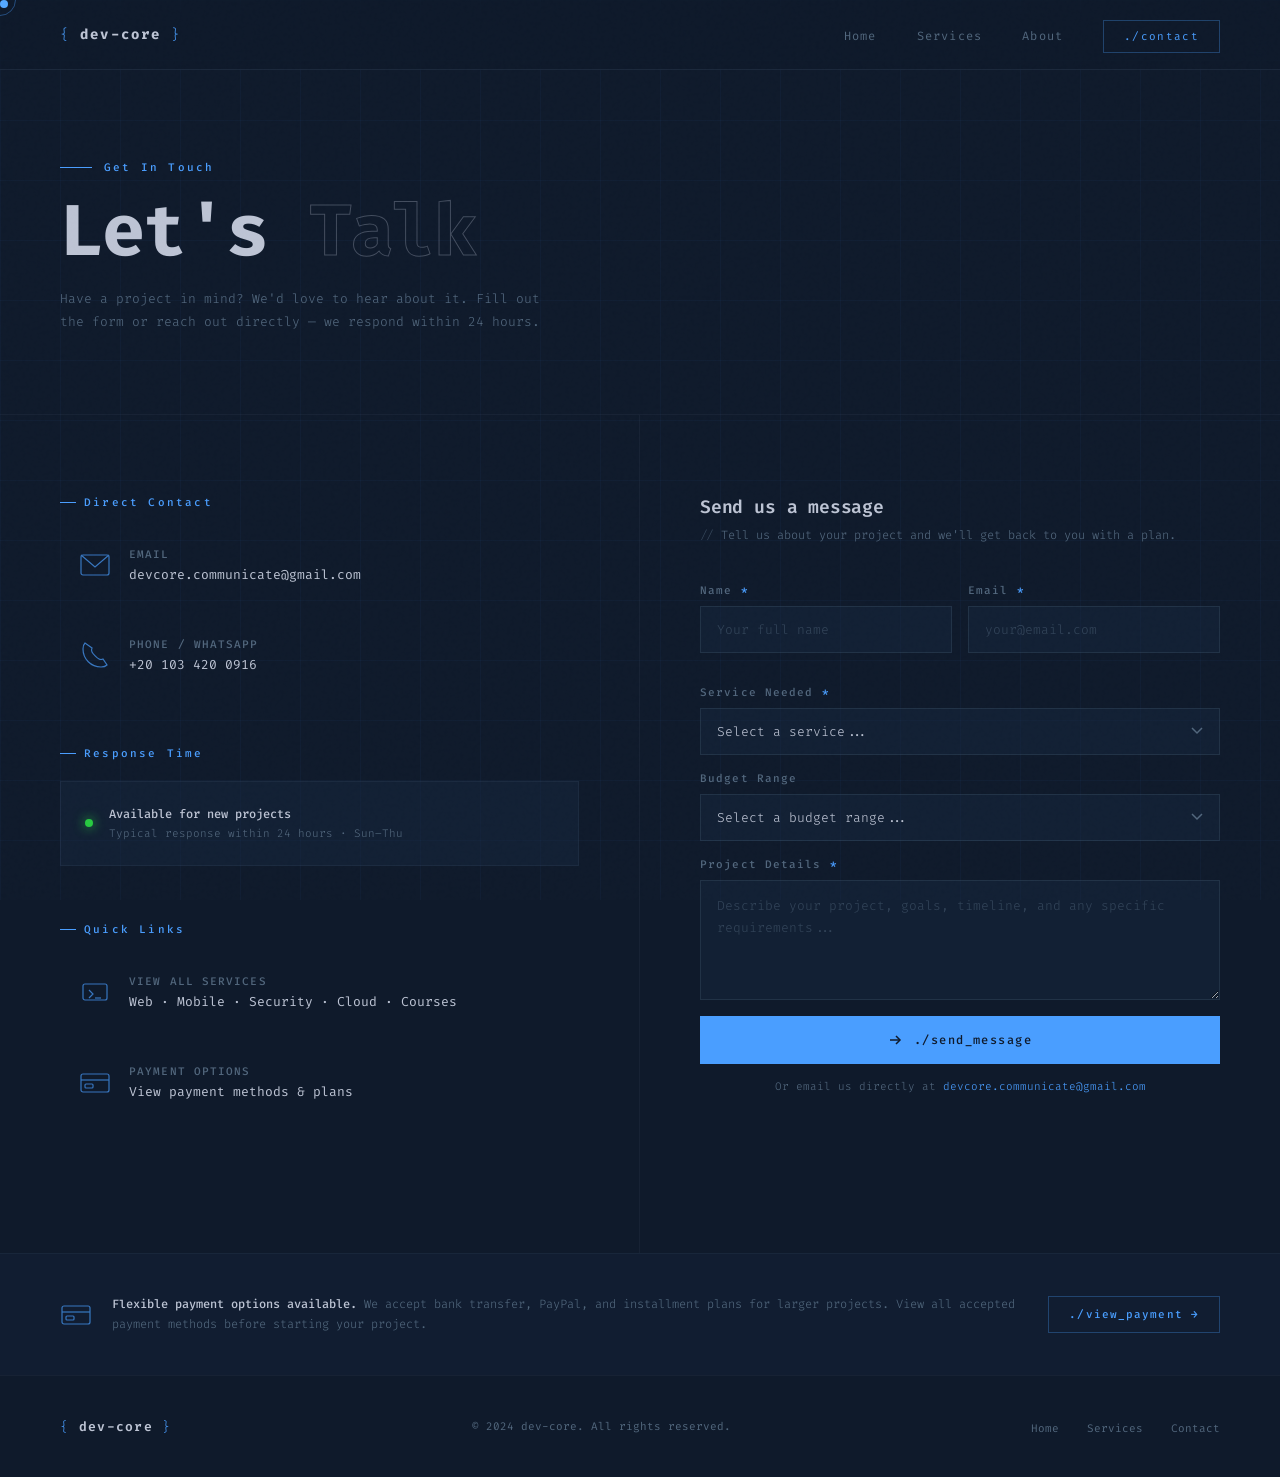
==== contact.html @ 71f9819c "Add files via upload" ====
<!DOCTYPE html>
<html lang="en">
<head>
    <meta charset="UTF-8">
    <meta name="viewport" content="width=device-width, initial-scale=1.0">
    <title>Contact — DEVCORE</title>
    <link rel="preconnect" href="https://fonts.googleapis.com">
    <link rel="preconnect" href="https://fonts.gstatic.com" crossorigin>
    <link href="https://fonts.googleapis.com/css2?family=Fira+Code:wght@300;400;500;600;700&display=swap" rel="stylesheet">
    <style>
        :root{--deep-navy:#0f1a2b;--navy:#1c2e4a;--steel:#52677d;--mist:#bdc4d4;--sand:#d1cfc9;--accent:#4a9eff;--accent-glow:rgba(74,158,255,0.15)}
        *,*::before,*::after{box-sizing:border-box;margin:0;padding:0}
        html{scroll-behavior:smooth}
        body{font-family:'Fira Code',monospace;background:var(--deep-navy);color:var(--sand);overflow-x:hidden;cursor:none}
        .cursor{width:8px;height:8px;background:var(--accent);border-radius:50%;position:fixed;pointer-events:none;z-index:9999;mix-blend-mode:screen}
        .cursor-ring{width:32px;height:32px;border:1px solid rgba(74,158,255,.4);border-radius:50%;position:fixed;pointer-events:none;z-index:9998;transition:width .2s,height .2s,border-color .2s}
        ::-webkit-scrollbar{width:4px}::-webkit-scrollbar-track{background:var(--deep-navy)}::-webkit-scrollbar-thumb{background:var(--steel)}
        body::before{content:'';position:fixed;inset:0;background-image:url("data:image/svg+xml,%3Csvg viewBox='0 0 256 256' xmlns='http://www.w3.org/2000/svg'%3E%3Cfilter id='n'%3E%3CfeTurbulence type='fractalNoise' baseFrequency='0.9' numOctaves='4' stitchTiles='stitch'/%3E%3C/filter%3E%3Crect width='100%25' height='100%25' filter='url(%23n)' opacity='0.04'/%3E%3C/svg%3E");pointer-events:none;z-index:1000;opacity:.4}
        .grid-bg{position:fixed;inset:0;background-image:linear-gradient(rgba(74,158,255,.04) 1px,transparent 1px),linear-gradient(90deg,rgba(74,158,255,.04) 1px,transparent 1px);background-size:60px 60px;pointer-events:none;z-index:0}

        nav{position:fixed;top:0;left:0;right:0;z-index:100;padding:24px 60px;display:flex;align-items:center;justify-content:space-between;border-bottom:1px solid rgba(82,103,125,.2);backdrop-filter:blur(12px);background:rgba(15,26,43,.7);transition:padding .3s}
        .nav-logo{font-size:14px;font-weight:700;letter-spacing:.15em;color:var(--mist);text-decoration:none}
        .b{color:var(--accent);font-weight:300}
        .nav-links{display:flex;list-style:none;gap:40px;align-items:center}
        .nav-links a{font-size:12px;letter-spacing:.1em;color:var(--steel);text-decoration:none;position:relative;transition:color .2s}
        .nav-links a::before{content:'//';position:absolute;left:-18px;color:var(--accent);opacity:0;transition:opacity .2s;font-size:11px}
        .nav-links a:hover{color:var(--mist)}
        .nav-links a:hover::before{opacity:1}
        .nav-links a.active{color:var(--accent)}
        .nav-cta{font-size:11px!important;color:var(--accent)!important;border:1px solid rgba(74,158,255,.3)!important;padding:8px 20px!important;letter-spacing:.12em!important;transition:background .2s!important}
        .nav-cta:hover{background:var(--accent-glow)!important}
        .nav-cta::before{display:none!important}

        .page-hero{position:relative;z-index:1;padding:160px 60px 80px;border-bottom:1px solid rgba(82,103,125,.12)}
        .page-tag{font-size:11px;font-weight:500;color:var(--accent);letter-spacing:.2em;margin-bottom:20px;display:flex;align-items:center;gap:12px}
        .page-tag::before{content:'';width:32px;height:1px;background:var(--accent)}
        .page-title{font-size:clamp(36px,6vw,72px);font-weight:700;color:var(--mist);letter-spacing:-.02em;line-height:1;margin-bottom:20px}
        .page-title span{color:transparent;-webkit-text-stroke:1px rgba(189,196,212,.3)}
        .page-subtitle{font-size:13px;font-weight:300;color:var(--steel);line-height:1.8;max-width:480px}

        /* Contact layout */
        .contact-wrap{position:relative;z-index:1;display:grid;grid-template-columns:1fr 1fr;min-height:calc(100vh - 340px)}

        /* Left — info */
        .contact-info{padding:80px 60px;border-right:1px solid rgba(82,103,125,.12)}
        .info-section{margin-bottom:56px}
        .info-label{font-size:11px;font-weight:500;color:var(--accent);letter-spacing:.2em;margin-bottom:20px;display:flex;align-items:center;gap:8px}
        .info-label::before{content:'';width:16px;height:1px;background:var(--accent)}

        .info-item{display:flex;align-items:flex-start;gap:16px;margin-bottom:20px;cursor:none;padding:16px;border:1px solid transparent;transition:border-color .2s,background .2s;text-decoration:none}
        .info-item:hover{border-color:rgba(74,158,255,.2);background:rgba(28,46,74,.3)}
        .info-icon{width:36px;height:36px;color:var(--accent);opacity:.7;flex-shrink:0}
        .info-content{display:flex;flex-direction:column;gap:4px}
        .info-title{font-size:11px;font-weight:500;color:var(--steel);letter-spacing:.1em}
        .info-value{font-size:13px;font-weight:400;color:var(--mist)}

        .availability{background:rgba(28,46,74,.3);border:1px solid rgba(82,103,125,.15);padding:24px;display:flex;align-items:center;gap:16px}
        .avail-dot{width:8px;height:8px;background:#28ca41;border-radius:50%;flex-shrink:0;box-shadow:0 0 12px #28ca41;animation:avail-pulse 2s ease-in-out infinite}
        @keyframes avail-pulse{0%,100%{box-shadow:0 0 12px #28ca41}50%{box-shadow:0 0 24px #28ca41,0 0 40px rgba(40,202,65,.3)}}
        .avail-text h4{font-size:12px;font-weight:500;color:var(--mist);margin-bottom:4px}
        .avail-text p{font-size:11px;font-weight:300;color:var(--steel)}

        /* Right — form */
        .contact-form{padding:80px 60px}
        .form-header{margin-bottom:40px}
        .form-header h3{font-size:18px;font-weight:600;color:var(--mist);letter-spacing:-.01em;margin-bottom:8px}
        .form-header p{font-size:12px;font-weight:300;color:var(--steel)}

        .form-row{display:grid;grid-template-columns:1fr 1fr;gap:16px;margin-bottom:16px}
        .form-group{display:flex;flex-direction:column;gap:8px;margin-bottom:16px}
        .form-group label{font-size:11px;font-weight:500;color:var(--steel);letter-spacing:.1em}
        .form-group label span{color:var(--accent)}

        .form-input,.form-select,.form-textarea{font-family:'Fira Code',monospace;font-size:13px;font-weight:300;color:var(--mist);background:rgba(28,46,74,.3);border:1px solid rgba(82,103,125,.25);padding:14px 16px;width:100%;outline:none;transition:border-color .2s,background .2s;cursor:none}
        .form-input::placeholder,.form-textarea::placeholder{color:rgba(82,103,125,.5)}
        .form-input:focus,.form-select:focus,.form-textarea:focus{border-color:var(--accent);background:rgba(28,46,74,.5)}
        .form-select{appearance:none;background-image:url("data:image/svg+xml,%3Csvg xmlns='http://www.w3.org/2000/svg' width='12' height='8' viewBox='0 0 12 8'%3E%3Cpath d='M1 1L6 6L11 1' stroke='%2352677d' stroke-width='1.5' fill='none'/%3E%3C/svg%3E");background-repeat:no-repeat;background-position:right 16px center;background-color:rgba(28,46,74,.3);cursor:none}
        .form-select option{background:var(--navy);color:var(--mist)}
        .form-textarea{resize:vertical;min-height:120px;line-height:1.7}

        .form-submit{font-family:'Fira Code',monospace;font-size:12px;font-weight:500;letter-spacing:.12em;color:var(--deep-navy);background:var(--accent);border:none;padding:16px 36px;cursor:none;width:100%;transition:box-shadow .2s,transform .2s;display:flex;align-items:center;justify-content:center;gap:10px;margin-top:8px}
        .form-submit:hover{transform:translateY(-2px);box-shadow:0 8px 32px rgba(74,158,255,.4)}
        .form-submit svg{width:16px;height:16px}

        .form-note{font-size:11px;font-weight:300;color:var(--steel);text-align:center;margin-top:14px;line-height:1.6}
        .form-note a{color:var(--accent);text-decoration:none}

        /* Payment CTA */
        .payment-strip{position:relative;z-index:1;background:rgba(28,46,74,.2);border-top:1px solid rgba(82,103,125,.12);padding:40px 60px;display:flex;align-items:center;gap:20px}
        .payment-strip svg{width:32px;height:32px;color:var(--accent);opacity:.7;flex-shrink:0}
        .payment-strip p{font-size:12px;font-weight:300;color:var(--steel);line-height:1.7}
        .payment-strip p strong{color:var(--mist);font-weight:500}
        .payment-strip a{font-size:11px;font-weight:500;color:var(--accent);letter-spacing:.1em;text-decoration:none;border:1px solid rgba(74,158,255,.3);padding:10px 20px;margin-left:auto;flex-shrink:0;transition:background .2s,border-color .2s}
        .payment-strip a:hover{background:var(--accent-glow);border-color:var(--accent)}

        footer{position:relative;z-index:1;padding:40px 60px;border-top:1px solid rgba(82,103,125,.12);display:flex;align-items:center;justify-content:space-between}
        .footer-logo{font-size:13px;font-weight:600;color:var(--mist);letter-spacing:.1em}
        .footer-copy{font-size:11px;color:var(--steel)}
        .footer-links{display:flex;gap:28px;list-style:none}
        .footer-links a{font-size:11px;color:var(--steel);text-decoration:none;transition:color .2s}
        .footer-links a:hover{color:var(--mist)}

        .reveal{opacity:0;transform:translateY(20px);transition:opacity .7s,transform .7s}
        .reveal.visible{opacity:1;transform:none}

        .success-msg{display:none;background:rgba(40,202,65,.08);border:1px solid rgba(40,202,65,.3);padding:16px 20px;font-size:12px;color:#28ca41;margin-top:16px;text-align:center;letter-spacing:.05em}

        @media(max-width:900px){
            nav{padding:20px 24px}
            .nav-links{display:none}
            .page-hero{padding:120px 24px 60px}
            .contact-wrap{grid-template-columns:1fr}
            .contact-info{padding:48px 24px;border-right:none;border-bottom:1px solid rgba(82,103,125,.12)}
            .contact-form{padding:48px 24px}
            .form-row{grid-template-columns:1fr}
            .payment-strip{flex-direction:column;padding:32px 24px;text-align:center}
            .payment-strip a{margin-left:0}
            footer{padding:32px 24px;flex-direction:column;gap:24px;text-align:center}
        }
    </style>
</head>
<body>

<div class="cursor" id="cursor"></div>
<div class="cursor-ring" id="cursorRing"></div>
<div class="grid-bg"></div>

<nav>
    <a href="index.html" class="nav-logo"><span class="b">{</span> dev-core <span class="b">}</span></a>
    <ul class="nav-links">
        <li><a href="index.html">Home</a></li>
        <li><a href="services.html">Services</a></li>
        <li><a href="index.html#about">About</a></li>
        <li><a href="contact.html" class="nav-cta active">./contact</a></li>
    </ul>
</nav>

<div class="page-hero">
    <div class="page-tag">Get In Touch</div>
    <h1 class="page-title">Let's <span>Talk</span></h1>
    <p class="page-subtitle">Have a project in mind? We'd love to hear about it. Fill out the form or reach out directly — we respond within 24 hours.</p>
</div>

<div class="contact-wrap">

    <!-- Info Column -->
    <div class="contact-info reveal">
        <div class="info-section">
            <div class="info-label">Direct Contact</div>
            <a href="mailto:devcore.communicate@gmail.com" class="info-item">
                <svg class="info-icon" viewBox="0 0 36 36" fill="none" stroke="currentColor" stroke-width="1.2">
                    <rect x="4" y="8" width="28" height="20" rx="2"/>
                    <polyline points="4,8 18,20 32,8"/>
                </svg>
                <div class="info-content">
                    <span class="info-title">EMAIL</span>
                    <span class="info-value">devcore.communicate@gmail.com</span>
                </div>
            </a>
            <a href="tel:+201034200916" class="info-item">
                <svg class="info-icon" viewBox="0 0 36 36" fill="none" stroke="currentColor" stroke-width="1.2">
                    <path d="M8 6 C8 6 6 8 6 12 C6 22 14 30 24 30 C28 30 30 28 30 28 L26 22 C26 22 24 23 22 22 C20 21 16 17 15 15 C14 13 15 11 15 11 Z"/>
                </svg>
                <div class="info-content">
                    <span class="info-title">PHONE / WHATSAPP</span>
                    <span class="info-value">+20 103 420 0916</span>
                </div>
            </a>
        </div>

        <div class="info-section">
            <div class="info-label">Response Time</div>
            <div class="availability">
                <div class="avail-dot"></div>
                <div class="avail-text">
                    <h4>Available for new projects</h4>
                    <p>Typical response within 24 hours · Sun–Thu</p>
                </div>
            </div>
        </div>

        <div class="info-section">
            <div class="info-label">Quick Links</div>
            <a href="services.html" class="info-item">
                <svg class="info-icon" viewBox="0 0 36 36" fill="none" stroke="currentColor" stroke-width="1.2">
                    <rect x="6" y="10" width="24" height="16" rx="2"/>
                    <polyline points="12,16 16,20 12,24"/>
                    <line x1="18" y1="24" x2="24" y2="24"/>
                </svg>
                <div class="info-content">
                    <span class="info-title">VIEW ALL SERVICES</span>
                    <span class="info-value">Web · Mobile · Security · Cloud · Courses</span>
                </div>
            </a>
            <a href="payment.html" class="info-item">
                <svg class="info-icon" viewBox="0 0 36 36" fill="none" stroke="currentColor" stroke-width="1.2">
                    <rect x="4" y="10" width="28" height="18" rx="2"/>
                    <line x1="4" y1="16" x2="32" y2="16"/>
                    <rect x="8" y="20" width="8" height="4" rx="1"/>
                </svg>
                <div class="info-content">
                    <span class="info-title">PAYMENT OPTIONS</span>
                    <span class="info-value">View payment methods & plans</span>
                </div>
            </a>
        </div>
    </div>

    <!-- Form Column -->
    <div class="contact-form reveal">
        <div class="form-header">
            <h3>Send us a message</h3>
            <p><span style="color:rgba(82,103,125,.6)">// </span>Tell us about your project and we'll get back to you with a plan.</p>
        </div>

        <div class="form-row">
            <div class="form-group">
                <label>Name <span>*</span></label>
                <input type="text" class="form-input" placeholder="Your full name" id="inp-name">
            </div>
            <div class="form-group">
                <label>Email <span>*</span></label>
                <input type="email" class="form-input" placeholder="your@email.com" id="inp-email">
            </div>
        </div>

        <div class="form-group">
            <label>Service Needed <span>*</span></label>
            <select class="form-select" id="inp-service">
                <option value="" disabled selected>Select a service...</option>
                <option value="web">Web Development</option>
                <option value="mobile">Mobile Development</option>
                <option value="cloud">Cloud & DevOps</option>
                <option value="pentest">Penetration Testing</option>
                <option value="uiux">UI / UX Design</option>
                <option value="server">Server Administration</option>
                <option value="courses">Courses & Training</option>
                <option value="other">Other / Not Sure</option>
            </select>
        </div>

        <div class="form-group">
            <label>Budget Range</label>
            <select class="form-select" id="inp-budget">
                <option value="" disabled selected>Select a budget range...</option>
                <option>Under $500</option>
                <option>$500 – $2,000</option>
                <option>$2,000 – $10,000</option>
                <option>$10,000+</option>
                <option>Let's discuss</option>
            </select>
        </div>

        <div class="form-group">
            <label>Project Details <span>*</span></label>
            <textarea class="form-textarea" id="inp-message" placeholder="Describe your project, goals, timeline, and any specific requirements..."></textarea>
        </div>

        <button class="form-submit" onclick="handleSubmit()">
            <svg viewBox="0 0 16 16" fill="none" stroke="currentColor" stroke-width="1.5">
                <line x1="2" y1="8" x2="12" y2="8"/><polyline points="8,4 12,8 8,12"/>
            </svg>
            ./send_message
        </button>
        <p class="form-note">Or email us directly at <a href="mailto:devcore.communicate@gmail.com">devcore.communicate@gmail.com</a></p>
        <div class="success-msg" id="success-msg">
            ✓ Message sent! We'll get back to you within 24 hours.
        </div>
    </div>

</div>

<!-- Payment Strip -->
<div class="payment-strip reveal">
    <svg viewBox="0 0 32 32" fill="none" stroke="currentColor" stroke-width="1.2">
        <rect x="2" y="8" width="28" height="18" rx="2"/>
        <line x1="2" y1="14" x2="30" y2="14"/>
        <rect x="6" y="18" width="8" height="4" rx="1"/>
    </svg>
    <p><strong>Flexible payment options available.</strong> We accept bank transfer, PayPal, and installment plans for larger projects. View all accepted payment methods before starting your project.</p>
    <a href="payment.html">./view_payment →</a>
</div>

<footer>
    <div class="footer-logo"><span class="b">{</span> dev-core <span class="b">}</span></div>
    <span class="footer-copy">© 2024 dev-core. All rights reserved.</span>
    <ul class="footer-links">
        <li><a href="index.html">Home</a></li>
        <li><a href="services.html">Services</a></li>
        <li><a href="contact.html">Contact</a></li>
    </ul>
</footer>

<script>
    const cursor=document.getElementById('cursor'),ring=document.getElementById('cursorRing');
    let mx=0,my=0,rx=0,ry=0;
    document.addEventListener('mousemove',e=>{mx=e.clientX;my=e.clientY;cursor.style.left=mx-4+'px';cursor.style.top=my-4+'px';});
    (function loop(){rx+=(mx-rx)*.15;ry+=(my-ry)*.15;ring.style.left=rx-16+'px';ring.style.top=ry-16+'px';requestAnimationFrame(loop);})();
    document.querySelectorAll('a,button,.info-item,.form-input,.form-select,.form-textarea').forEach(el=>{
        el.addEventListener('mouseenter',()=>{ring.style.width='48px';ring.style.height='48px';ring.style.borderColor='rgba(74,158,255,.7)';});
        el.addEventListener('mouseleave',()=>{ring.style.width='32px';ring.style.height='32px';ring.style.borderColor='rgba(74,158,255,.4)';});
    });
    const obs=new IntersectionObserver(entries=>entries.forEach((e,i)=>{if(e.isIntersecting){setTimeout(()=>e.target.classList.add('visible'),i*120);obs.unobserve(e.target);}}),{threshold:.08});
    document.querySelectorAll('.reveal').forEach(el=>obs.observe(el));
    const nav=document.querySelector('nav');
    window.addEventListener('scroll',()=>{nav.style.padding=window.scrollY>60?'16px 60px':'24px 60px';});

    function handleSubmit(){
        const name=document.getElementById('inp-name').value.trim();
        const email=document.getElementById('inp-email').value.trim();
        const service=document.getElementById('inp-service').value;
        const message=document.getElementById('inp-message').value.trim();
        if(!name||!email||!service||!message){
            alert('Please fill in all required fields.');
            return;
        }
        const mailto=`mailto:devcore.communicate@gmail.com?subject=Project Inquiry — ${service}&body=Name: ${name}%0AEmail: ${email}%0AService: ${service}%0A%0A${encodeURIComponent(message)}`;
        window.location.href=mailto;
        document.getElementById('success-msg').style.display='block';
    }
</script>
</body>
</html>
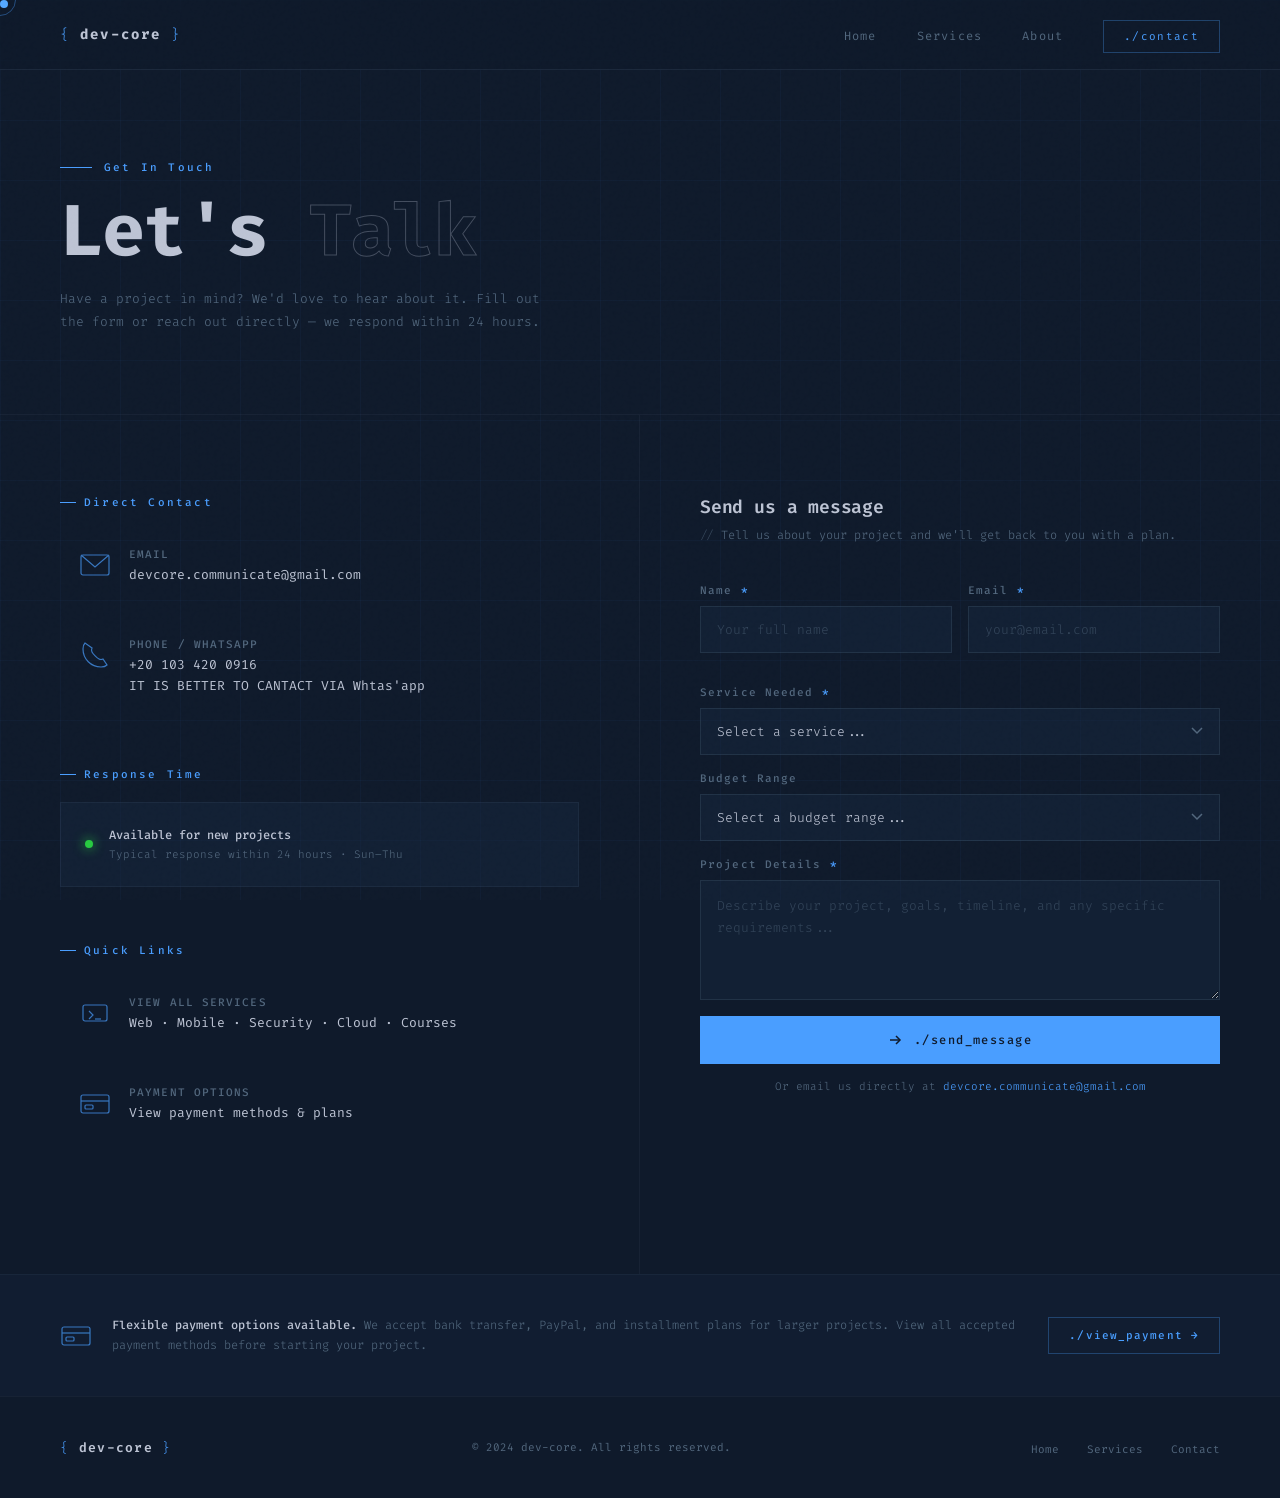
==== commit 4915da43: "Correct contact information message in contact.html" ====
--- a/contact.html
+++ b/contact.html
@@ -164,6 +164,7 @@
                 <div class="info-content">
                     <span class="info-title">PHONE / WHATSAPP</span>
                     <span class="info-value">+20 103 420 0916</span>
+                    <span class="info-value">IT IS BETTER TO CANTACT VIA Whtas'app</span>
                 </div>
             </a>
         </div>
